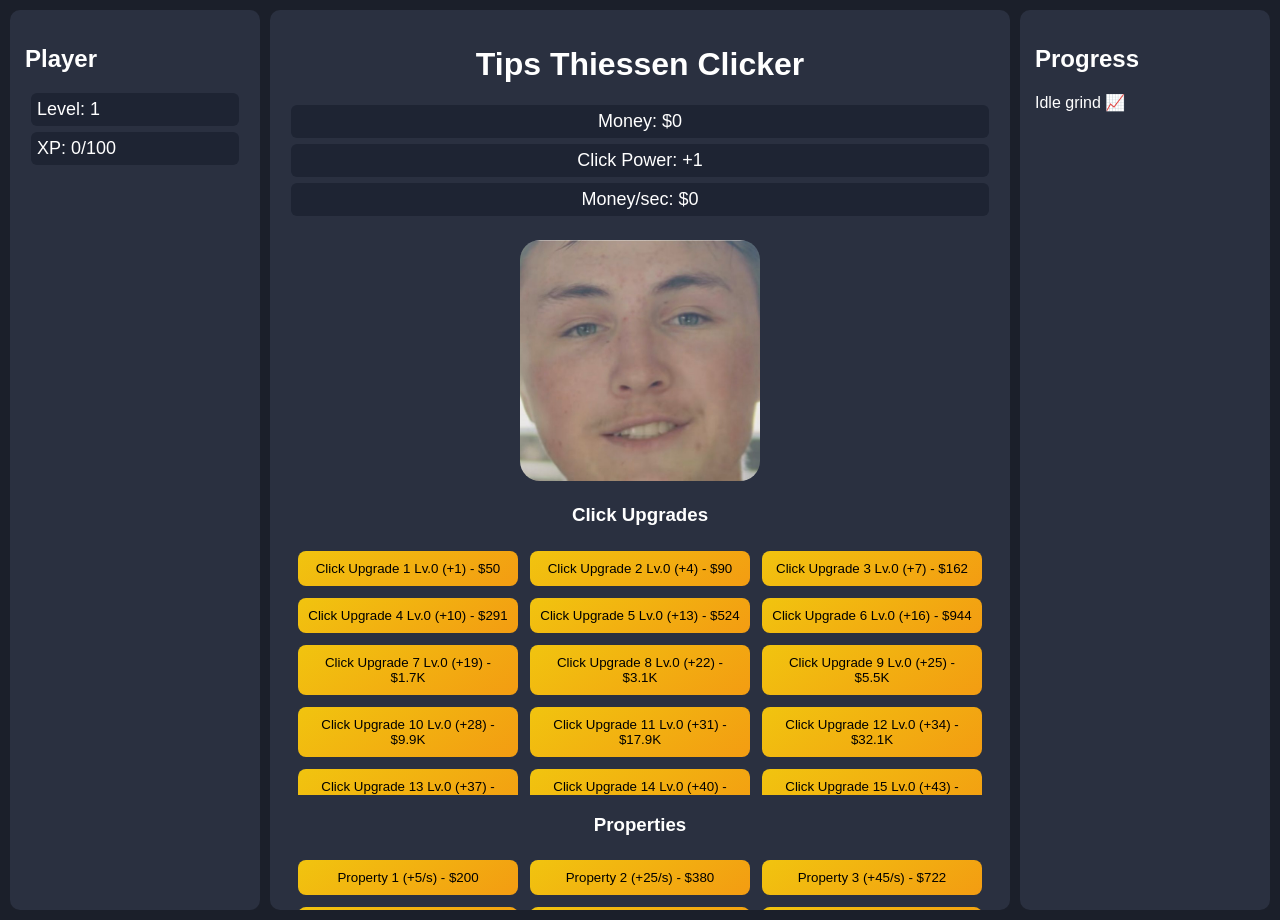
==== index.html @ 26d0b5b9 "Update index.html" ====
<!DOCTYPE html>
<html>
<head>
<title>Tips Thiessen Clicker</title>

<style>
body{
font-family:Arial;
background:#1b1f2a;
color:white;
margin:0;
overflow:hidden;
}

#layout{
display:grid;
grid-template-columns:250px 1fr 250px;
gap:10px;
padding:10px;
height:100vh;
}

.panel{
background:#2a3040;
padding:15px;
border-radius:10px;
}

#center{
text-align:center;
overflow-y:auto;
position:relative;
}

#face{
width:240px;
border-radius:20px;
cursor:pointer;
}

button{
width:220px;
padding:10px;
margin:6px;
border:none;
border-radius:8px;
background:linear-gradient(145deg,#f1c40f,#f39c12);
cursor:pointer;
}

.stat{
font-size:18px;
margin:6px;
background:#1e2433;
padding:6px;
border-radius:6px;
}

#clickUpgrades, #propertyUpgrades{
max-height:250px;
overflow-y:auto;
}

/* particles */
.faceParticle{
position:absolute;
width:40px;
height:40px;
border-radius:50%;
pointer-events:none;
animation:fall 1s linear forwards;
}

@keyframes fall{
0%{opacity:1; transform:translateY(0);}
100%{opacity:0; transform:translateY(150px);}
}
</style>
</head>

<body>

<div id="layout">

<div class="panel">
<h2>Player</h2>
<div class="stat">Level: <span id="level">1</span></div>
<div class="stat">XP: <span id="xp">0</span>/<span id="xpNeeded">100</span></div>
</div>

<div id="center" class="panel">

<h1>Tips Thiessen Clicker</h1>

<div class="stat">Money: $<span id="money">0</span></div>
<div class="stat">Click Power: +<span id="clickPower">1</span></div>
<div class="stat">Money/sec: $<span id="mps">0</span></div>

<br>

<img src="tips-thiessen.png" id="face">

<h3>Click Upgrades</h3>
<div id="clickUpgrades"></div>

<h3>Properties</h3>
<div id="propertyUpgrades"></div>

</div>

<div class="panel">
<h2>Progress</h2>
<p>Idle grind 📈</p>
</div>

</div>

<audio id="clickSound" src="click.mp3"></audio>

<script>

document.addEventListener("DOMContentLoaded", function(){

let money = 0
let clickPower = 1
let mps = 0

let level = 1
let xp = 0
let xpNeeded = 100

const face = document.getElementById("face")
const center = document.getElementById("center")
const clickSound = document.getElementById("clickSound")

let upgrades=[]
let properties=[]

/* FORMAT */

function format(n){
if(n>=1e9) return (n/1e9).toFixed(1)+"B"
if(n>=1e6) return (n/1e6).toFixed(1)+"M"
if(n>=1e3) return (n/1e3).toFixed(1)+"K"
return Math.floor(n)
}

/* UPGRADES (repeatable) */

for(let i=0;i<25;i++){

upgrades.push({
name:"Click Upgrade "+(i+1),
basePower: 1 + i*3,
baseCost: 50 * Math.pow(1.8,i),
level:0,
element:null
})

}

/* PROPERTIES */

for(let i=0;i<25;i++){

properties.push({
name:"Property "+(i+1),
income: 5 + i*20,
cost: 200 * Math.pow(1.9,i),
owned:false,
element:null
})

}

/* COST + POWER */

function upgradeCost(u){
return Math.floor(u.baseCost * Math.pow(1.6,u.level))
}

function upgradePower(u){
return Math.floor(u.basePower * Math.pow(1.5,u.level))
}

/* BUTTONS */

function createButtons(){

const cDiv=document.getElementById("clickUpgrades")
const pDiv=document.getElementById("propertyUpgrades")

upgrades.forEach((u,i)=>{
let b=document.createElement("button")
b.onclick=()=>buyUpgrade(i)
u.element=b
cDiv.appendChild(b)
})

properties.forEach((p,i)=>{
let b=document.createElement("button")
b.onclick=()=>buyProperty(i)
p.element=b
pDiv.appendChild(b)
})

}

/* BUY */

function buyUpgrade(i){

let u=upgrades[i]
let cost=upgradeCost(u)

if(money>=cost){
money-=cost
u.level++
clickPower+=upgradePower(u)
update()
}
}

function buyProperty(i){

let p=properties[i]

if(!p.owned && money>=p.cost){
money-=p.cost
p.owned=true
mps+=p.income
update()
}
}

/* CLICK (FIXED POSITION) */

face.onclick=function(e){

clickSound.currentTime=0
clickSound.play()

money+=clickPower

const rect=center.getBoundingClientRect()

for(let i=0;i<3;i++){

let img=document.createElement("img")
img.src="tips-thiessen.png"
img.className="faceParticle"

img.style.left=(e.clientX - rect.left - 20)+"px"
img.style.top=(e.clientY - rect.top - 20)+"px"

center.appendChild(img)
setTimeout(()=>img.remove(),1000)
}

update()
}

/* PASSIVE */

setInterval(()=>{
money+=mps
update()
},1000)

/* LEVEL */

function addXP(a){
xp+=a
if(xp>=xpNeeded){
xp-=xpNeeded
level++
xpNeeded=Math.floor(xpNeeded*1.3)
}
}

/* UPDATE */

function update(){

document.getElementById("money").innerText=format(money)
document.getElementById("clickPower").innerText=format(clickPower)
document.getElementById("mps").innerText=format(mps)

upgrades.forEach(u=>{
if(u.element){
u.element.innerText=
`${u.name} Lv.${u.level} (+${format(upgradePower(u))}) - $${format(upgradeCost(u))}`
}
})

properties.forEach(p=>{
if(p.element){
p.element.innerText=
`${p.name} (+${format(p.income)}/s) - $${format(p.cost)}`
}
})

}

/* START */

createButtons()
update()

})

</script>

</body>
</html>
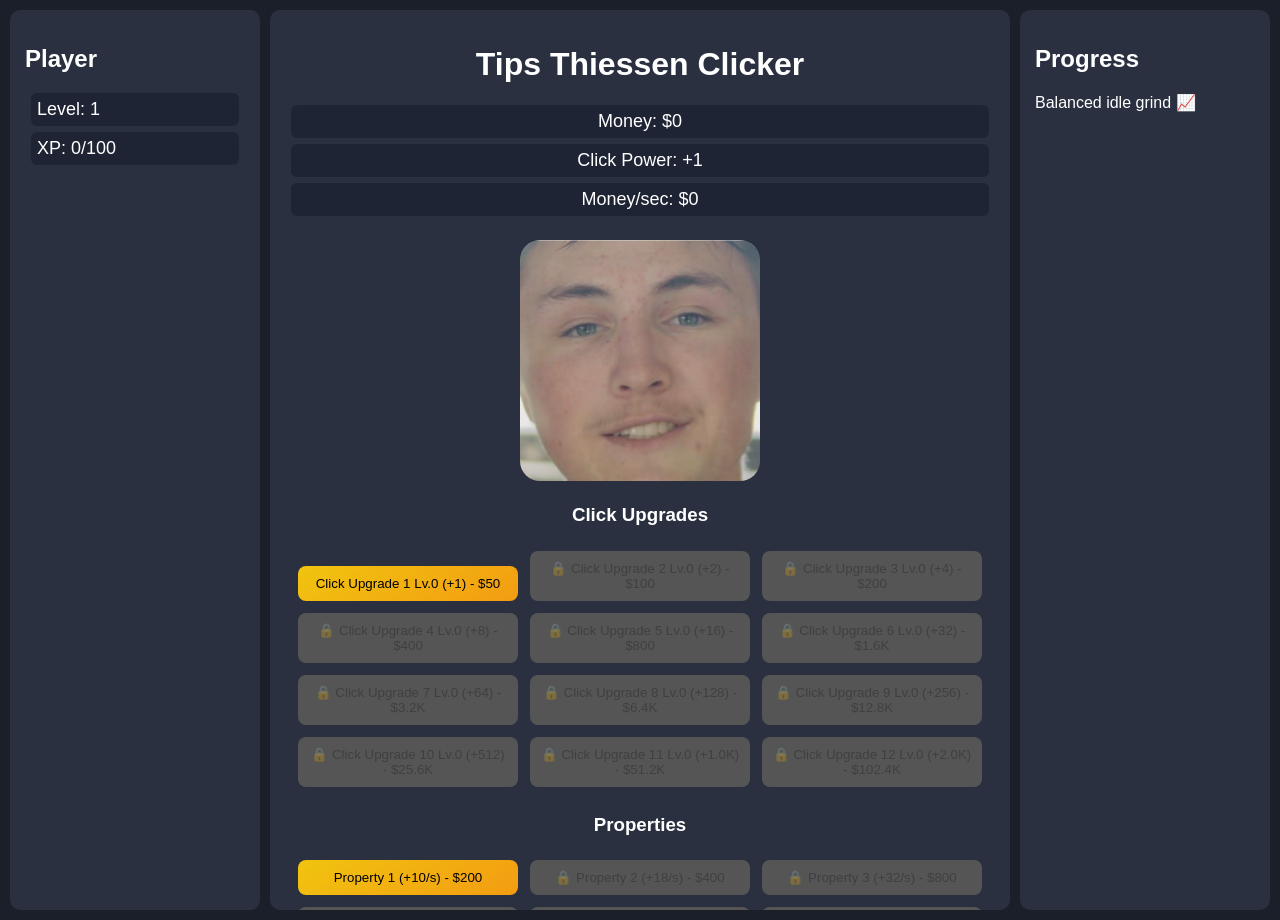
==== commit d3c55583: "Update index.html" ====
--- a/index.html
+++ b/index.html
@@ -48,6 +48,11 @@
 cursor:pointer;
 }
 
+button:disabled{
+background:#555;
+cursor:not-allowed;
+}
+
 .stat{
 font-size:18px;
 margin:6px;
@@ -72,7 +77,7 @@
 }
 
 @keyframes fall{
-0%{opacity:1; transform:translateY(0);}
+0%{opacity:1;}
 100%{opacity:0; transform:translateY(150px);}
 }
 </style>
@@ -110,7 +115,7 @@
 
 <div class="panel">
 <h2>Progress</h2>
-<p>Idle grind 📈</p>
+<p>Balanced idle grind 📈</p>
 </div>
 
 </div>
@@ -137,7 +142,6 @@
 let properties=[]
 
 /* FORMAT */
-
 function format(n){
 if(n>=1e9) return (n/1e9).toFixed(1)+"B"
 if(n>=1e6) return (n/1e6).toFixed(1)+"M"
@@ -145,46 +149,37 @@
 return Math.floor(n)
 }
 
-/* UPGRADES (repeatable) */
-
-for(let i=0;i<25;i++){
-
+/* CREATE UPGRADES */
+for(let i=0;i<20;i++){
 upgrades.push({
 name:"Click Upgrade "+(i+1),
-basePower: 1 + i*3,
-baseCost: 50 * Math.pow(1.8,i),
+baseCost:50 * Math.pow(2,i),
 level:0,
 element:null
 })
-
-}
-
-/* PROPERTIES */
-
-for(let i=0;i<25;i++){
-
+}
+
+/* CREATE PROPERTIES */
+for(let i=0;i<20;i++){
 properties.push({
 name:"Property "+(i+1),
-income: 5 + i*20,
-cost: 200 * Math.pow(1.9,i),
+income:10 * Math.pow(1.8,i),
+cost:200 * Math.pow(2,i),
 owned:false,
 element:null
 })
-
-}
-
-/* COST + POWER */
-
+}
+
+/* COST + POWER (MATCHED SCALING) */
 function upgradeCost(u){
-return Math.floor(u.baseCost * Math.pow(1.6,u.level))
+return Math.floor(u.baseCost * Math.pow(1.7,u.level))
 }
 
 function upgradePower(u){
-return Math.floor(u.basePower * Math.pow(1.5,u.level))
+return Math.floor((u.baseCost/50) * Math.pow(1.65,u.level))
 }
 
 /* BUTTONS */
-
 function createButtons(){
 
 const cDiv=document.getElementById("clickUpgrades")
@@ -207,16 +202,19 @@
 }
 
 /* BUY */
-
 function buyUpgrade(i){
 
 let u=upgrades[i]
 let cost=upgradeCost(u)
+
+/* LOCK SYSTEM */
+if(i>0 && upgrades[i-1].level===0) return
 
 if(money>=cost){
 money-=cost
 u.level++
 clickPower+=upgradePower(u)
+addXP(10)
 update()
 }
 }
@@ -224,24 +222,28 @@
 function buyProperty(i){
 
 let p=properties[i]
+
+if(i>0 && !properties[i-1].owned) return
 
 if(!p.owned && money>=p.cost){
 money-=p.cost
 p.owned=true
 mps+=p.income
-update()
-}
-}
-
-/* CLICK (FIXED POSITION) */
-
+addXP(15)
+update()
+}
+}
+
+/* CLICK */
 face.onclick=function(e){
 
 clickSound.currentTime=0
 clickSound.play()
 
 money+=clickPower
-
+addXP(1)
+
+/* PERFECT POSITION FIX */
 const rect=center.getBoundingClientRect()
 
 for(let i=0;i<3;i++){
@@ -261,49 +263,55 @@
 }
 
 /* PASSIVE */
-
 setInterval(()=>{
 money+=mps
 update()
 },1000)
 
-/* LEVEL */
-
+/* LEVEL SYSTEM */
 function addXP(a){
 xp+=a
 if(xp>=xpNeeded){
 xp-=xpNeeded
 level++
-xpNeeded=Math.floor(xpNeeded*1.3)
+xpNeeded=Math.floor(xpNeeded*1.25)
 }
 }
 
 /* UPDATE */
-
 function update(){
 
 document.getElementById("money").innerText=format(money)
 document.getElementById("clickPower").innerText=format(clickPower)
 document.getElementById("mps").innerText=format(mps)
 
-upgrades.forEach(u=>{
+document.getElementById("level").innerText=level
+document.getElementById("xp").innerText=xp
+document.getElementById("xpNeeded").innerText=xpNeeded
+
+upgrades.forEach((u,i)=>{
 if(u.element){
+let locked=(i>0 && upgrades[i-1].level===0)
+u.element.disabled=locked
+
 u.element.innerText=
-`${u.name} Lv.${u.level} (+${format(upgradePower(u))}) - $${format(upgradeCost(u))}`
-}
-})
-
-properties.forEach(p=>{
+`${locked?"🔒 ":""}${u.name} Lv.${u.level} (+${format(upgradePower(u))}) - $${format(upgradeCost(u))}`
+}
+})
+
+properties.forEach((p,i)=>{
 if(p.element){
+let locked=(i>0 && !properties[i-1].owned)
+p.element.disabled=locked
+
 p.element.innerText=
-`${p.name} (+${format(p.income)}/s) - $${format(p.cost)}`
+`${locked?"🔒 ":""}${p.name} (+${format(p.income)}/s) - $${format(p.cost)}`
 }
 })
 
 }
 
 /* START */
-
 createButtons()
 update()
 
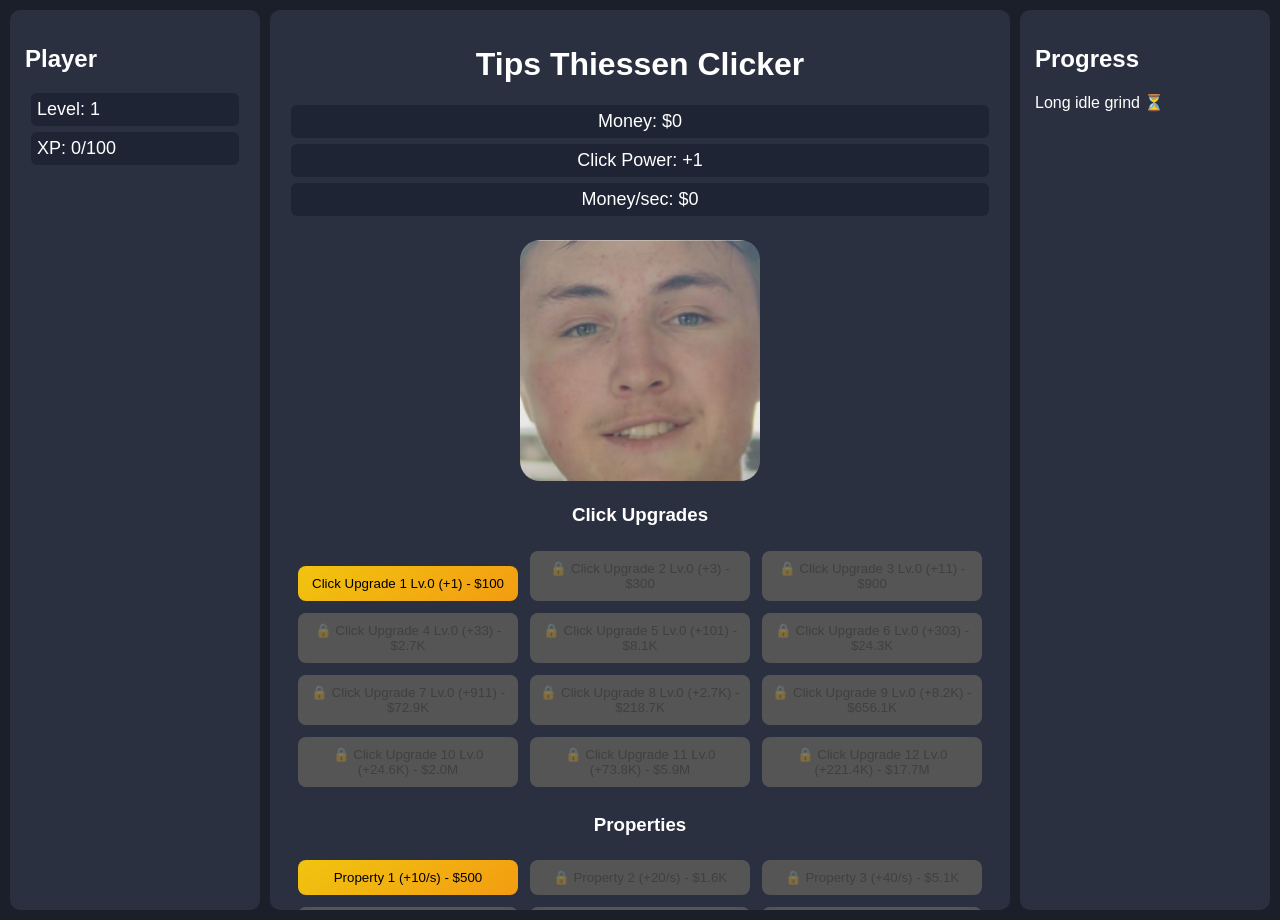
==== commit d77c1da8: "Update index.html" ====
--- a/index.html
+++ b/index.html
@@ -115,7 +115,7 @@
 
 <div class="panel">
 <h2>Progress</h2>
-<p>Balanced idle grind 📈</p>
+<p>Long idle grind ⏳</p>
 </div>
 
 </div>
@@ -149,34 +149,34 @@
 return Math.floor(n)
 }
 
-/* CREATE UPGRADES */
+/* CREATE UPGRADES (HARD SCALING) */
 for(let i=0;i<20;i++){
 upgrades.push({
 name:"Click Upgrade "+(i+1),
-baseCost:50 * Math.pow(2,i),
+baseCost:100 * Math.pow(3,i), // MUCH steeper
 level:0,
 element:null
 })
 }
 
-/* CREATE PROPERTIES */
+/* CREATE PROPERTIES (HARD SCALING) */
 for(let i=0;i<20;i++){
 properties.push({
 name:"Property "+(i+1),
-income:10 * Math.pow(1.8,i),
-cost:200 * Math.pow(2,i),
+income:10 * Math.pow(2,i),
+cost:500 * Math.pow(3.2,i),
 owned:false,
 element:null
 })
 }
 
-/* COST + POWER (MATCHED SCALING) */
+/* COST + POWER */
 function upgradeCost(u){
-return Math.floor(u.baseCost * Math.pow(1.7,u.level))
+return Math.floor(u.baseCost * Math.pow(2.2,u.level))
 }
 
 function upgradePower(u){
-return Math.floor((u.baseCost/50) * Math.pow(1.65,u.level))
+return Math.floor((u.baseCost/80) * Math.pow(2.05,u.level))
 }
 
 /* BUTTONS */
@@ -207,14 +207,13 @@
 let u=upgrades[i]
 let cost=upgradeCost(u)
 
-/* LOCK SYSTEM */
 if(i>0 && upgrades[i-1].level===0) return
 
 if(money>=cost){
 money-=cost
 u.level++
 clickPower+=upgradePower(u)
-addXP(10)
+addXP(15)
 update()
 }
 }
@@ -229,7 +228,7 @@
 money-=p.cost
 p.owned=true
 mps+=p.income
-addXP(15)
+addXP(20)
 update()
 }
 }
@@ -243,7 +242,6 @@
 money+=clickPower
 addXP(1)
 
-/* PERFECT POSITION FIX */
 const rect=center.getBoundingClientRect()
 
 for(let i=0;i<3;i++){
@@ -268,13 +266,13 @@
 update()
 },1000)
 
-/* LEVEL SYSTEM */
+/* LEVEL */
 function addXP(a){
 xp+=a
 if(xp>=xpNeeded){
 xp-=xpNeeded
 level++
-xpNeeded=Math.floor(xpNeeded*1.25)
+xpNeeded=Math.floor(xpNeeded*1.3)
 }
 }
 
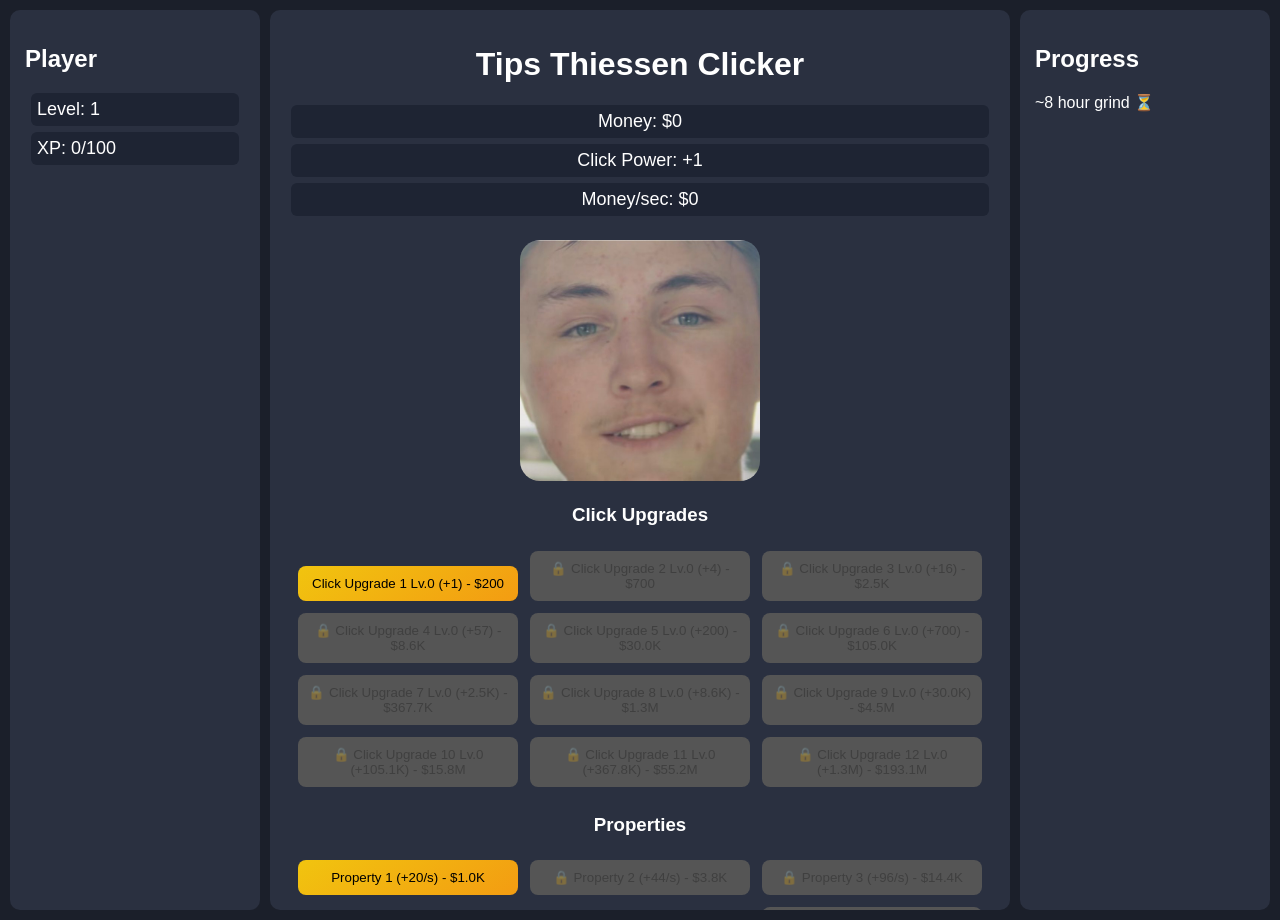
==== commit ebe6e989: "Update index.html" ====
--- a/index.html
+++ b/index.html
@@ -66,7 +66,6 @@
 overflow-y:auto;
 }
 
-/* particles */
 .faceParticle{
 position:absolute;
 width:40px;
@@ -115,7 +114,7 @@
 
 <div class="panel">
 <h2>Progress</h2>
-<p>Long idle grind ⏳</p>
+<p>~8 hour grind ⏳</p>
 </div>
 
 </div>
@@ -143,28 +142,29 @@
 
 /* FORMAT */
 function format(n){
+if(n>=1e12) return (n/1e12).toFixed(1)+"T"
 if(n>=1e9) return (n/1e9).toFixed(1)+"B"
 if(n>=1e6) return (n/1e6).toFixed(1)+"M"
 if(n>=1e3) return (n/1e3).toFixed(1)+"K"
 return Math.floor(n)
 }
 
-/* CREATE UPGRADES (HARD SCALING) */
-for(let i=0;i<20;i++){
+/* 40 UPGRADES (HEAVY SCALING) */
+for(let i=0;i<40;i++){
 upgrades.push({
 name:"Click Upgrade "+(i+1),
-baseCost:100 * Math.pow(3,i), // MUCH steeper
+baseCost: 200 * Math.pow(3.5,i), // VERY steep
 level:0,
 element:null
 })
 }
 
-/* CREATE PROPERTIES (HARD SCALING) */
-for(let i=0;i<20;i++){
+/* 40 PROPERTIES */
+for(let i=0;i<40;i++){
 properties.push({
 name:"Property "+(i+1),
-income:10 * Math.pow(2,i),
-cost:500 * Math.pow(3.2,i),
+income: 20 * Math.pow(2.2,i),
+cost: 1000 * Math.pow(3.8,i),
 owned:false,
 element:null
 })
@@ -172,11 +172,11 @@
 
 /* COST + POWER */
 function upgradeCost(u){
-return Math.floor(u.baseCost * Math.pow(2.2,u.level))
+return Math.floor(u.baseCost * Math.pow(2.6,u.level))
 }
 
 function upgradePower(u){
-return Math.floor((u.baseCost/80) * Math.pow(2.05,u.level))
+return Math.floor((u.baseCost/150) * Math.pow(2.4,u.level))
 }
 
 /* BUTTONS */
@@ -207,13 +207,14 @@
 let u=upgrades[i]
 let cost=upgradeCost(u)
 
+/* LOCK */
 if(i>0 && upgrades[i-1].level===0) return
 
 if(money>=cost){
 money-=cost
 u.level++
 clickPower+=upgradePower(u)
-addXP(15)
+addXP(20)
 update()
 }
 }
@@ -228,7 +229,7 @@
 money-=p.cost
 p.owned=true
 mps+=p.income
-addXP(20)
+addXP(25)
 update()
 }
 }
@@ -272,7 +273,7 @@
 if(xp>=xpNeeded){
 xp-=xpNeeded
 level++
-xpNeeded=Math.floor(xpNeeded*1.3)
+xpNeeded=Math.floor(xpNeeded*1.35)
 }
 }
 
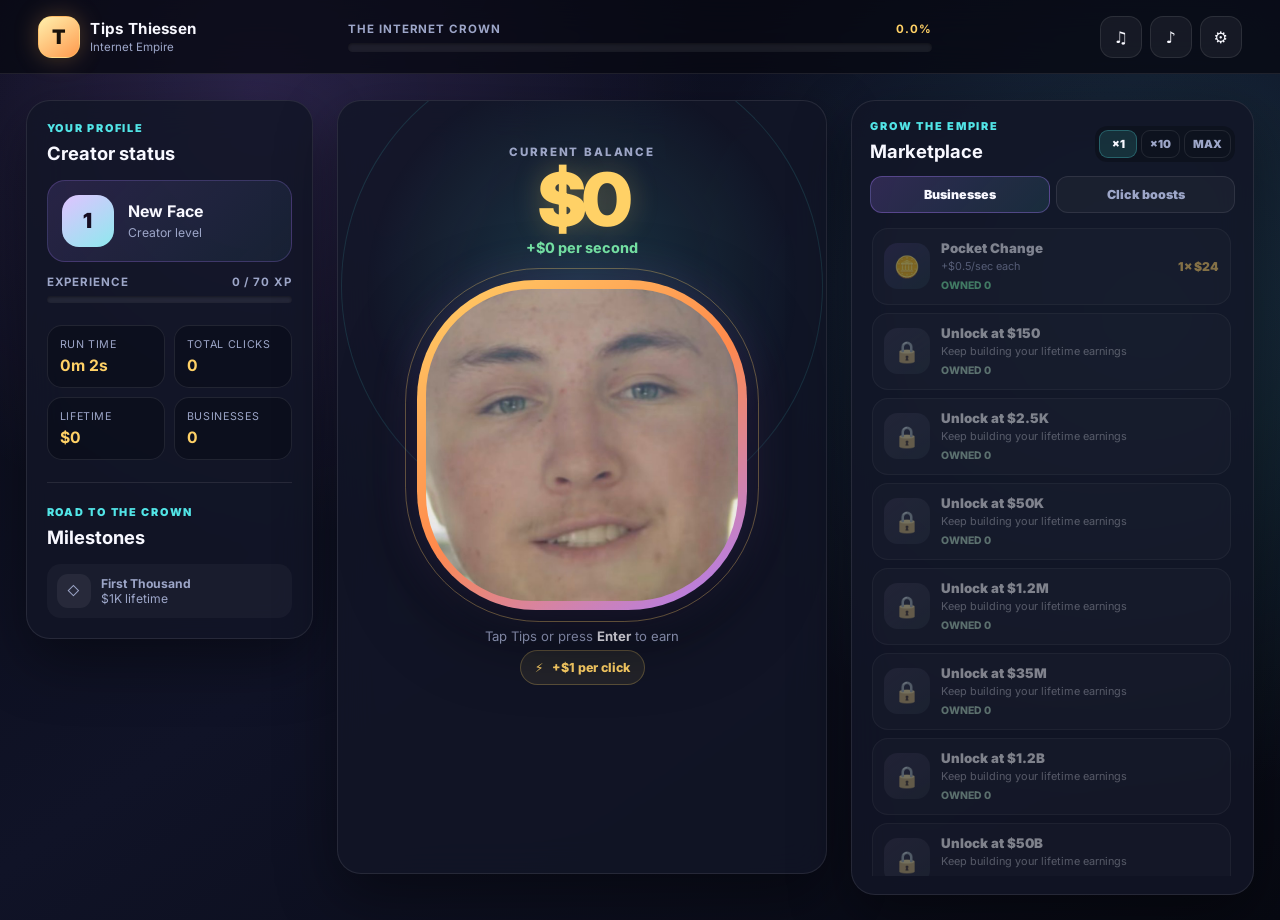
==== commit be2970fc: "Rebuild the clicker into a 30-hour empire game. Replace the placeholder UI with a polished dashboard" ====
--- a/index.html
+++ b/index.html
@@ -2,6 +2,11 @@
 <html>
 <head>
 <title>Tips Thiessen Clicker</title>
+<meta charset="utf-8">
+<meta name="viewport" content="width=device-width, initial-scale=1">
+<meta http-equiv="refresh" content="0; url=app.html">
+<link rel="canonical" href="app.html">
+<script>window.location.replace("app.html")</script>
 
 <style>
 body{
@@ -119,7 +124,9 @@
 
 </div>
 
+<!-- Sounds -->
 <audio id="clickSound" src="click.mp3"></audio>
+<audio id="bgMusic" src="background music.mp3" loop></audio>
 
 <script>
 
@@ -136,11 +143,15 @@
 const face = document.getElementById("face")
 const center = document.getElementById("center")
 const clickSound = document.getElementById("clickSound")
+const bgMusic = document.getElementById("bgMusic")
+
+/* Start music (may require click) */
+bgMusic.volume = 0.4
+bgMusic.play().catch(()=>{})
 
 let upgrades=[]
 let properties=[]
 
-/* FORMAT */
 function format(n){
 if(n>=1e12) return (n/1e12).toFixed(1)+"T"
 if(n>=1e9) return (n/1e9).toFixed(1)+"B"
@@ -149,17 +160,17 @@
 return Math.floor(n)
 }
 
-/* 40 UPGRADES (HEAVY SCALING) */
+/* UPGRADES */
 for(let i=0;i<40;i++){
 upgrades.push({
 name:"Click Upgrade "+(i+1),
-baseCost: 200 * Math.pow(3.5,i), // VERY steep
+baseCost: 200 * Math.pow(3.5,i),
 level:0,
 element:null
 })
 }
 
-/* 40 PROPERTIES */
+/* PROPERTIES */
 for(let i=0;i<40;i++){
 properties.push({
 name:"Property "+(i+1),
@@ -170,7 +181,6 @@
 })
 }
 
-/* COST + POWER */
 function upgradeCost(u){
 return Math.floor(u.baseCost * Math.pow(2.6,u.level))
 }
@@ -179,7 +189,6 @@
 return Math.floor((u.baseCost/150) * Math.pow(2.4,u.level))
 }
 
-/* BUTTONS */
 function createButtons(){
 
 const cDiv=document.getElementById("clickUpgrades")
@@ -201,13 +210,11 @@
 
 }
 
-/* BUY */
 function buyUpgrade(i){
 
 let u=upgrades[i]
 let cost=upgradeCost(u)
 
-/* LOCK */
 if(i>0 && upgrades[i-1].level===0) return
 
 if(money>=cost){
@@ -236,6 +243,9 @@
 
 /* CLICK */
 face.onclick=function(e){
+
+/* ensures music starts after user interaction */
+bgMusic.play().catch(()=>{})
 
 clickSound.currentTime=0
 clickSound.play()
@@ -310,7 +320,6 @@
 
 }
 
-/* START */
 createButtons()
 update()
 
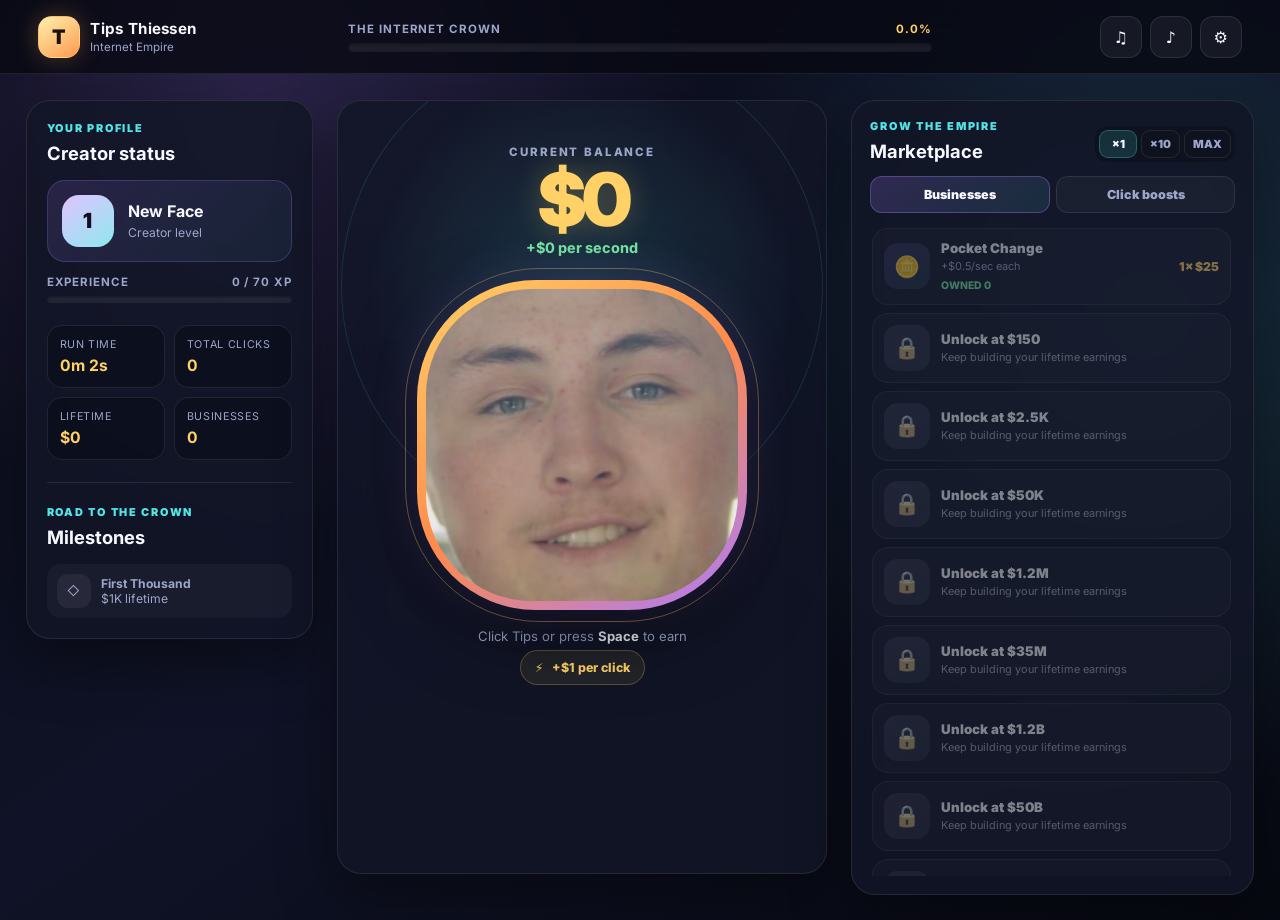
==== commit 59984ae6: "Fix shop refresh, saves, and put the remake on the main page. Verification pass: costs now round cle" ====
--- a/index.html
+++ b/index.html
@@ -1,331 +1,163 @@
-<!DOCTYPE html>
-<html>
+<!doctype html>
+<html lang="en">
 <head>
-<title>Tips Thiessen Clicker</title>
-<meta charset="utf-8">
-<meta name="viewport" content="width=device-width, initial-scale=1">
-<meta http-equiv="refresh" content="0; url=app.html">
-<link rel="canonical" href="app.html">
-<script>window.location.replace("app.html")</script>
+  <meta charset="utf-8">
+  <meta name="viewport" content="width=device-width, initial-scale=1">
+  <meta name="theme-color" content="#090b17">
+  <meta name="description" content="Build a viral empire in Tips Thiessen Clicker.">
+  <title>Tips Thiessen: Internet Empire</title>
+  <link rel="icon" href="data:image/svg+xml,%3Csvg xmlns='http://www.w3.org/2000/svg' viewBox='0 0 64 64'%3E%3Crect width='64' height='64' rx='16' fill='%23ffd166'/%3E%3Ctext x='50%25' y='56%25' text-anchor='middle' font-size='36' font-family='Arial' font-weight='700' fill='%2319120a'%3ET%3C/text%3E%3C/svg%3E">
+  <link rel="preconnect" href="https://fonts.googleapis.com">
+  <link rel="preconnect" href="https://fonts.gstatic.com" crossorigin>
+  <link href="https://fonts.googleapis.com/css2?family=Inter:wght@500;600;700;800;900&display=swap" rel="stylesheet">
+  <link rel="stylesheet" href="styles.css">
+</head>
+<body>
+  <header class="topbar">
+    <div class="brand">
+      <span class="brand-mark" aria-hidden="true">T</span>
+      <span class="brand-copy">
+        <strong>Tips Thiessen</strong>
+        <small>Internet Empire</small>
+      </span>
+    </div>
 
-<style>
-body{
-font-family:Arial;
-background:#1b1f2a;
-color:white;
-margin:0;
-overflow:hidden;
-}
+    <div class="goal-progress">
+      <div class="goal-labels">
+        <span>The Internet Crown</span>
+        <strong id="goalText">0%</strong>
+      </div>
+      <div class="progress-track" role="progressbar" aria-label="Progress toward the Internet Crown" aria-valuemin="0" aria-valuemax="100" aria-valuenow="0" id="goalTrack">
+        <div class="progress-fill" id="goalFill"></div>
+      </div>
+    </div>
 
-#layout{
-display:grid;
-grid-template-columns:250px 1fr 250px;
-gap:10px;
-padding:10px;
-height:100vh;
-}
+    <div class="top-actions">
+      <button class="icon-button" id="musicToggle" type="button" aria-label="Mute music">♫</button>
+      <button class="icon-button" id="sfxToggle" type="button" aria-label="Mute sound effects">♪</button>
+      <button class="icon-button" id="settings" type="button" aria-label="Open settings" aria-haspopup="dialog" aria-controls="settingsPanel" aria-expanded="false">⚙</button>
+    </div>
+  </header>
 
-.panel{
-background:#2a3040;
-padding:15px;
-border-radius:10px;
-}
+  <main class="game-shell">
+    <aside class="panel side-panel">
+      <p class="eyebrow">Your profile</p>
+      <h2>Creator status</h2>
 
-#center{
-text-align:center;
-overflow-y:auto;
-position:relative;
-}
+      <div class="level-badge">
+        <span class="level-number" id="level">1</span>
+        <span>
+          <strong id="rank">New Face</strong>
+          <small>Creator level</small>
+        </span>
+      </div>
 
-#face{
-width:240px;
-border-radius:20px;
-cursor:pointer;
-}
+      <div class="xp-wrap">
+        <div class="xp-labels">
+          <span>Experience</span>
+          <span id="xpText">0 / 70 XP</span>
+        </div>
+        <div class="progress-track" role="progressbar" aria-label="Experience progress" aria-valuemin="0" aria-valuemax="70" aria-valuenow="0" id="xpTrack">
+          <div class="progress-fill" id="xpFill"></div>
+        </div>
+      </div>
 
-button{
-width:220px;
-padding:10px;
-margin:6px;
-border:none;
-border-radius:8px;
-background:linear-gradient(145deg,#f1c40f,#f39c12);
-cursor:pointer;
-}
+      <div class="stat-grid">
+        <div class="stat-card">
+          <span>Run time</span>
+          <strong id="elapsed">0m 0s</strong>
+        </div>
+        <div class="stat-card">
+          <span>Total clicks</span>
+          <strong id="clicks">0</strong>
+        </div>
+        <div class="stat-card">
+          <span>Lifetime</span>
+          <strong id="lifetime">$0</strong>
+        </div>
+        <div class="stat-card">
+          <span>Businesses</span>
+          <strong id="buildings">0</strong>
+        </div>
+      </div>
 
-button:disabled{
-background:#555;
-cursor:not-allowed;
-}
+      <div class="section-divider"></div>
+      <p class="eyebrow">Road to the crown</p>
+      <h2>Milestones</h2>
+      <ul class="milestone-list" id="milestones"></ul>
+    </aside>
 
-.stat{
-font-size:18px;
-margin:6px;
-background:#1e2433;
-padding:6px;
-border-radius:6px;
-}
+    <section class="panel click-stage" aria-labelledby="stageTitle">
+      <div class="money-label" id="stageTitle">Current balance</div>
+      <h1 class="money-value" id="money">$0</h1>
+      <div class="income-line" id="income">+$0 per second</div>
 
-#clickUpgrades, #propertyUpgrades{
-max-height:250px;
-overflow-y:auto;
-}
+      <button class="face-button" id="faceButton" type="button" aria-label="Click Tips to earn money">
+        <img src="tips-thiessen.png" alt="Tips Thiessen">
+      </button>
 
-.faceParticle{
-position:absolute;
-width:40px;
-height:40px;
-border-radius:50%;
-pointer-events:none;
-animation:fall 1s linear forwards;
-}
+      <p class="click-hint">Click Tips or press <strong>Space</strong> to earn</p>
+      <div class="click-power-pill">
+        <span aria-hidden="true">⚡</span>
+        <span id="clickPower">+$1 per click</span>
+      </div>
+    </section>
 
-@keyframes fall{
-0%{opacity:1;}
-100%{opacity:0; transform:translateY(150px);}
-}
-</style>
-</head>
+    <section class="panel shop-panel" aria-label="Empire shop">
+      <div class="shop-header">
+        <div>
+          <p class="eyebrow">Grow the empire</p>
+          <h2>Marketplace</h2>
+        </div>
+        <div class="bulk-picker" role="group" aria-label="Purchase amount">
+          <button class="bulk-button active" type="button" data-bulk="1">×1</button>
+          <button class="bulk-button" type="button" data-bulk="10">×10</button>
+          <button class="bulk-button" type="button" data-bulk="max">MAX</button>
+        </div>
+      </div>
 
-<body>
+      <div class="tabs" role="tablist" aria-label="Shop categories">
+        <button class="tab active" type="button" role="tab" aria-selected="true" data-tab="producers">Businesses</button>
+        <button class="tab" type="button" role="tab" aria-selected="false" data-tab="upgrades">Click boosts</button>
+      </div>
+      <div class="shop-list" id="shopList"></div>
+    </section>
+  </main>
 
-<div id="layout">
+  <section class="settings-popover" id="settingsPanel" role="dialog" aria-label="Game settings" hidden>
+    <p class="eyebrow">Preferences</p>
+    <h2>Settings</h2>
+    <label class="setting-row">
+      <span>Music</span>
+      <input id="musicVolume" type="range" min="0" max="100" value="28">
+      <span id="musicValue">28%</span>
+    </label>
+    <label class="setting-row">
+      <span>Clicks</span>
+      <input id="sfxVolume" type="range" min="0" max="100" value="55">
+      <span id="sfxValue">55%</span>
+    </label>
+    <div class="settings-actions">
+      <button class="small-button" id="saveButton" type="button">Save now</button>
+      <button class="small-button" id="exportButton" type="button">Export save</button>
+      <button class="small-button" id="importButton" type="button">Import save</button>
+      <button class="small-button danger" id="resetButton" type="button">Reset game</button>
+    </div>
+  </section>
 
-<div class="panel">
-<h2>Player</h2>
-<div class="stat">Level: <span id="level">1</span></div>
-<div class="stat">XP: <span id="xp">0</span>/<span id="xpNeeded">100</span></div>
-</div>
+  <div class="toast-stack" id="toastStack" aria-live="polite"></div>
 
-<div id="center" class="panel">
+  <section class="modal" id="completeModal" role="dialog" aria-modal="true" aria-labelledby="completeTitle" hidden>
+    <div class="modal-card">
+      <div class="trophy" aria-hidden="true">👑</div>
+      <p class="eyebrow">Empire complete</p>
+      <h2 id="completeTitle">You claimed the Internet Crown!</h2>
+      <p>You turned a single click into a worldwide media empire. Your run took <strong id="finalTime">0h 0m</strong>. You can keep growing forever.</p>
+      <button id="continueButton" type="button">Keep playing</button>
+    </div>
+  </section>
 
-<h1>Tips Thiessen Clicker</h1>
-
-<div class="stat">Money: $<span id="money">0</span></div>
-<div class="stat">Click Power: +<span id="clickPower">1</span></div>
-<div class="stat">Money/sec: $<span id="mps">0</span></div>
-
-<br>
-
-<img src="tips-thiessen.png" id="face">
-
-<h3>Click Upgrades</h3>
-<div id="clickUpgrades"></div>
-
-<h3>Properties</h3>
-<div id="propertyUpgrades"></div>
-
-</div>
-
-<div class="panel">
-<h2>Progress</h2>
-<p>~8 hour grind ⏳</p>
-</div>
-
-</div>
-
-<!-- Sounds -->
-<audio id="clickSound" src="click.mp3"></audio>
-<audio id="bgMusic" src="background music.mp3" loop></audio>
-
-<script>
-
-document.addEventListener("DOMContentLoaded", function(){
-
-let money = 0
-let clickPower = 1
-let mps = 0
-
-let level = 1
-let xp = 0
-let xpNeeded = 100
-
-const face = document.getElementById("face")
-const center = document.getElementById("center")
-const clickSound = document.getElementById("clickSound")
-const bgMusic = document.getElementById("bgMusic")
-
-/* Start music (may require click) */
-bgMusic.volume = 0.4
-bgMusic.play().catch(()=>{})
-
-let upgrades=[]
-let properties=[]
-
-function format(n){
-if(n>=1e12) return (n/1e12).toFixed(1)+"T"
-if(n>=1e9) return (n/1e9).toFixed(1)+"B"
-if(n>=1e6) return (n/1e6).toFixed(1)+"M"
-if(n>=1e3) return (n/1e3).toFixed(1)+"K"
-return Math.floor(n)
-}
-
-/* UPGRADES */
-for(let i=0;i<40;i++){
-upgrades.push({
-name:"Click Upgrade "+(i+1),
-baseCost: 200 * Math.pow(3.5,i),
-level:0,
-element:null
-})
-}
-
-/* PROPERTIES */
-for(let i=0;i<40;i++){
-properties.push({
-name:"Property "+(i+1),
-income: 20 * Math.pow(2.2,i),
-cost: 1000 * Math.pow(3.8,i),
-owned:false,
-element:null
-})
-}
-
-function upgradeCost(u){
-return Math.floor(u.baseCost * Math.pow(2.6,u.level))
-}
-
-function upgradePower(u){
-return Math.floor((u.baseCost/150) * Math.pow(2.4,u.level))
-}
-
-function createButtons(){
-
-const cDiv=document.getElementById("clickUpgrades")
-const pDiv=document.getElementById("propertyUpgrades")
-
-upgrades.forEach((u,i)=>{
-let b=document.createElement("button")
-b.onclick=()=>buyUpgrade(i)
-u.element=b
-cDiv.appendChild(b)
-})
-
-properties.forEach((p,i)=>{
-let b=document.createElement("button")
-b.onclick=()=>buyProperty(i)
-p.element=b
-pDiv.appendChild(b)
-})
-
-}
-
-function buyUpgrade(i){
-
-let u=upgrades[i]
-let cost=upgradeCost(u)
-
-if(i>0 && upgrades[i-1].level===0) return
-
-if(money>=cost){
-money-=cost
-u.level++
-clickPower+=upgradePower(u)
-addXP(20)
-update()
-}
-}
-
-function buyProperty(i){
-
-let p=properties[i]
-
-if(i>0 && !properties[i-1].owned) return
-
-if(!p.owned && money>=p.cost){
-money-=p.cost
-p.owned=true
-mps+=p.income
-addXP(25)
-update()
-}
-}
-
-/* CLICK */
-face.onclick=function(e){
-
-/* ensures music starts after user interaction */
-bgMusic.play().catch(()=>{})
-
-clickSound.currentTime=0
-clickSound.play()
-
-money+=clickPower
-addXP(1)
-
-const rect=center.getBoundingClientRect()
-
-for(let i=0;i<3;i++){
-
-let img=document.createElement("img")
-img.src="tips-thiessen.png"
-img.className="faceParticle"
-
-img.style.left=(e.clientX - rect.left - 20)+"px"
-img.style.top=(e.clientY - rect.top - 20)+"px"
-
-center.appendChild(img)
-setTimeout(()=>img.remove(),1000)
-}
-
-update()
-}
-
-/* PASSIVE */
-setInterval(()=>{
-money+=mps
-update()
-},1000)
-
-/* LEVEL */
-function addXP(a){
-xp+=a
-if(xp>=xpNeeded){
-xp-=xpNeeded
-level++
-xpNeeded=Math.floor(xpNeeded*1.35)
-}
-}
-
-/* UPDATE */
-function update(){
-
-document.getElementById("money").innerText=format(money)
-document.getElementById("clickPower").innerText=format(clickPower)
-document.getElementById("mps").innerText=format(mps)
-
-document.getElementById("level").innerText=level
-document.getElementById("xp").innerText=xp
-document.getElementById("xpNeeded").innerText=xpNeeded
-
-upgrades.forEach((u,i)=>{
-if(u.element){
-let locked=(i>0 && upgrades[i-1].level===0)
-u.element.disabled=locked
-
-u.element.innerText=
-`${locked?"🔒 ":""}${u.name} Lv.${u.level} (+${format(upgradePower(u))}) - $${format(upgradeCost(u))}`
-}
-})
-
-properties.forEach((p,i)=>{
-if(p.element){
-let locked=(i>0 && !properties[i-1].owned)
-p.element.disabled=locked
-
-p.element.innerText=
-`${locked?"🔒 ":""}${p.name} (+${format(p.income)}/s) - $${format(p.cost)}`
-}
-})
-
-}
-
-createButtons()
-update()
-
-})
-
-</script>
-
+  <audio id="bgMusic" src="backround music.mp3" preload="auto" loop></audio>
+  <script src="game.js"></script>
 </body>
 </html>
--- a/styles.css
+++ b/styles.css
@@ -0,0 +1,884 @@
+:root {
+  color-scheme: dark;
+  --bg: #070912;
+  --panel: rgba(18, 22, 39, 0.84);
+  --panel-strong: #161b30;
+  --border: rgba(255, 255, 255, 0.09);
+  --text: #f8f8ff;
+  --muted: #9da6c8;
+  --gold: #ffd166;
+  --orange: #ff8a4c;
+  --cyan: #52e5e7;
+  --purple: #aa7cff;
+  --green: #76e6a5;
+  --danger: #ff6b7d;
+  --shadow: 0 22px 60px rgba(0, 0, 0, 0.4);
+}
+
+* {
+  box-sizing: border-box;
+}
+
+html {
+  min-height: 100%;
+  background: var(--bg);
+}
+
+body {
+  min-width: 320px;
+  min-height: 100vh;
+  margin: 0;
+  overflow-x: hidden;
+  color: var(--text);
+  font-family: Inter, ui-rounded, "SF Pro Rounded", system-ui, -apple-system, sans-serif;
+  background:
+    radial-gradient(circle at 20% 10%, rgba(170, 124, 255, 0.2), transparent 28rem),
+    radial-gradient(circle at 90% 35%, rgba(82, 229, 231, 0.14), transparent 30rem),
+    linear-gradient(145deg, #090b17 0%, #101327 48%, #070912 100%);
+}
+
+body::before {
+  position: fixed;
+  inset: 0;
+  z-index: -1;
+  content: "";
+  opacity: 0.32;
+  background-image:
+    linear-gradient(rgba(255, 255, 255, 0.025) 1px, transparent 1px),
+    linear-gradient(90deg, rgba(255, 255, 255, 0.025) 1px, transparent 1px);
+  background-size: 42px 42px;
+  mask-image: linear-gradient(to bottom, black, transparent);
+}
+
+button,
+input {
+  font: inherit;
+}
+
+button {
+  color: inherit;
+}
+
+button:focus-visible,
+[tabindex]:focus-visible,
+input:focus-visible {
+  outline: 3px solid var(--cyan);
+  outline-offset: 3px;
+}
+
+.topbar {
+  position: sticky;
+  top: 0;
+  z-index: 20;
+  display: grid;
+  grid-template-columns: minmax(180px, 1fr) minmax(260px, 2fr) minmax(180px, 1fr);
+  gap: 18px;
+  align-items: center;
+  min-height: 74px;
+  padding: 12px clamp(16px, 3vw, 40px);
+  border-bottom: 1px solid var(--border);
+  background: rgba(7, 9, 18, 0.76);
+  backdrop-filter: blur(20px);
+}
+
+.brand {
+  display: flex;
+  align-items: center;
+  gap: 10px;
+  min-width: 0;
+}
+
+.brand-mark {
+  display: grid;
+  width: 42px;
+  aspect-ratio: 1;
+  place-items: center;
+  flex: 0 0 auto;
+  border: 1px solid rgba(255, 209, 102, 0.35);
+  border-radius: 14px;
+  color: #19120a;
+  font-size: 1.25rem;
+  font-weight: 1000;
+  background: linear-gradient(145deg, #fff0ad, #ff9a4e);
+  box-shadow: 0 0 25px rgba(255, 177, 79, 0.28);
+}
+
+.brand-copy {
+  min-width: 0;
+}
+
+.brand-copy strong,
+.brand-copy small {
+  display: block;
+  overflow: hidden;
+  text-overflow: ellipsis;
+  white-space: nowrap;
+}
+
+.brand-copy strong {
+  font-size: 0.95rem;
+  letter-spacing: 0.02em;
+}
+
+.brand-copy small {
+  margin-top: 2px;
+  color: var(--muted);
+  font-size: 0.72rem;
+}
+
+.goal-progress {
+  min-width: 0;
+}
+
+.goal-labels,
+.xp-labels {
+  display: flex;
+  justify-content: space-between;
+  gap: 12px;
+  margin-bottom: 7px;
+  color: var(--muted);
+  font-size: 0.72rem;
+  font-weight: 700;
+  letter-spacing: 0.08em;
+  text-transform: uppercase;
+}
+
+.goal-labels strong {
+  color: var(--gold);
+}
+
+.progress-track {
+  position: relative;
+  height: 9px;
+  overflow: hidden;
+  border-radius: 99px;
+  background: rgba(255, 255, 255, 0.07);
+  box-shadow: inset 0 1px 3px rgba(0, 0, 0, 0.4);
+}
+
+.progress-fill {
+  width: 0;
+  height: 100%;
+  border-radius: inherit;
+  background: linear-gradient(90deg, var(--purple), var(--cyan), var(--gold));
+  box-shadow: 0 0 18px rgba(82, 229, 231, 0.55);
+  transition: width 0.45s ease;
+}
+
+.top-actions {
+  display: flex;
+  justify-content: flex-end;
+  gap: 8px;
+}
+
+.icon-button,
+.small-button,
+.tab,
+.bulk-button,
+.shop-card {
+  border: 1px solid var(--border);
+  cursor: pointer;
+}
+
+.icon-button {
+  min-width: 42px;
+  height: 42px;
+  padding: 0 12px;
+  border-radius: 13px;
+  background: rgba(255, 255, 255, 0.055);
+  transition: 0.2s ease;
+}
+
+.icon-button:hover {
+  border-color: rgba(82, 229, 231, 0.4);
+  background: rgba(82, 229, 231, 0.11);
+  transform: translateY(-2px);
+}
+
+.game-shell {
+  display: grid;
+  grid-template-columns: minmax(220px, 0.82fr) minmax(340px, 1.4fr) minmax(300px, 1.15fr);
+  gap: clamp(14px, 2vw, 24px);
+  width: min(1500px, 100%);
+  margin: 0 auto;
+  padding: clamp(16px, 2vw, 28px);
+}
+
+.panel {
+  border: 1px solid var(--border);
+  border-radius: 24px;
+  background: var(--panel);
+  box-shadow: var(--shadow);
+  backdrop-filter: blur(18px);
+}
+
+.side-panel {
+  align-self: start;
+  padding: 20px;
+}
+
+.eyebrow {
+  margin: 0 0 7px;
+  color: var(--cyan);
+  font-size: 0.68rem;
+  font-weight: 900;
+  letter-spacing: 0.16em;
+  text-transform: uppercase;
+}
+
+h1,
+h2,
+h3,
+p {
+  margin-top: 0;
+}
+
+h2 {
+  margin-bottom: 16px;
+  font-size: 1.15rem;
+}
+
+.level-badge {
+  display: flex;
+  align-items: center;
+  gap: 14px;
+  padding: 14px;
+  border: 1px solid rgba(170, 124, 255, 0.23);
+  border-radius: 18px;
+  background: linear-gradient(135deg, rgba(170, 124, 255, 0.14), rgba(82, 229, 231, 0.06));
+}
+
+.level-number {
+  display: grid;
+  width: 52px;
+  aspect-ratio: 1;
+  place-items: center;
+  flex: 0 0 auto;
+  border-radius: 17px;
+  color: #160d22;
+  font-size: 1.3rem;
+  font-weight: 1000;
+  background: linear-gradient(145deg, #e0c3ff, #8ee9ee);
+}
+
+.level-badge strong,
+.level-badge small {
+  display: block;
+}
+
+.level-badge small {
+  margin-top: 4px;
+  color: var(--muted);
+  font-size: 0.76rem;
+}
+
+.xp-wrap {
+  margin: 13px 0 22px;
+}
+
+.xp-wrap .progress-track {
+  height: 7px;
+}
+
+.xp-wrap .progress-fill {
+  background: linear-gradient(90deg, var(--purple), #e1b9ff);
+}
+
+.stat-grid {
+  display: grid;
+  grid-template-columns: repeat(2, minmax(0, 1fr));
+  gap: 9px;
+}
+
+.stat-card {
+  min-width: 0;
+  padding: 12px;
+  border: 1px solid var(--border);
+  border-radius: 15px;
+  background: rgba(5, 7, 16, 0.38);
+}
+
+.stat-card span,
+.stat-card strong {
+  display: block;
+}
+
+.stat-card span {
+  margin-bottom: 5px;
+  color: var(--muted);
+  font-size: 0.67rem;
+  letter-spacing: 0.06em;
+  text-transform: uppercase;
+}
+
+.stat-card strong {
+  overflow: hidden;
+  color: var(--gold);
+  font-size: 0.98rem;
+  text-overflow: ellipsis;
+  white-space: nowrap;
+}
+
+.section-divider {
+  height: 1px;
+  margin: 22px 0;
+  background: var(--border);
+}
+
+.milestone-list {
+  display: grid;
+  gap: 9px;
+  margin: 0;
+  padding: 0;
+  list-style: none;
+}
+
+.milestone {
+  display: grid;
+  grid-template-columns: 34px 1fr;
+  gap: 10px;
+  align-items: center;
+  padding: 10px;
+  border-radius: 14px;
+  color: var(--muted);
+  font-size: 0.76rem;
+  background: rgba(255, 255, 255, 0.035);
+}
+
+.milestone-icon {
+  display: grid;
+  width: 34px;
+  aspect-ratio: 1;
+  place-items: center;
+  border-radius: 11px;
+  background: rgba(255, 255, 255, 0.06);
+}
+
+.milestone.done {
+  color: var(--text);
+  background: rgba(118, 230, 165, 0.09);
+}
+
+.milestone.done .milestone-icon {
+  color: #062414;
+  background: var(--green);
+}
+
+.click-stage {
+  position: sticky;
+  top: 98px;
+  align-self: start;
+  min-height: calc(100vh - 126px);
+  overflow: hidden;
+  padding: clamp(22px, 4vw, 44px);
+  text-align: center;
+}
+
+.click-stage::before {
+  position: absolute;
+  top: 24%;
+  left: 50%;
+  width: min(65vw, 480px);
+  aspect-ratio: 1;
+  border: 1px solid rgba(82, 229, 231, 0.13);
+  border-radius: 50%;
+  content: "";
+  background: radial-gradient(circle, rgba(82, 229, 231, 0.16), transparent 64%);
+  transform: translate(-50%, -50%);
+  animation: breathe 4s ease-in-out infinite;
+}
+
+.money-label {
+  position: relative;
+  z-index: 2;
+  color: var(--muted);
+  font-size: 0.72rem;
+  font-weight: 800;
+  letter-spacing: 0.16em;
+  text-transform: uppercase;
+}
+
+.money-value {
+  position: relative;
+  z-index: 2;
+  margin: 4px 0 3px;
+  color: var(--gold);
+  font-size: clamp(2.1rem, 6vw, 4.6rem);
+  font-weight: 1000;
+  letter-spacing: -0.06em;
+  line-height: 1;
+  text-shadow: 0 0 28px rgba(255, 209, 102, 0.26);
+}
+
+.income-line {
+  position: relative;
+  z-index: 2;
+  margin-bottom: 24px;
+  color: var(--green);
+  font-size: 0.9rem;
+  font-weight: 750;
+}
+
+.face-button {
+  position: relative;
+  z-index: 3;
+  width: min(64vw, 330px);
+  aspect-ratio: 1;
+  padding: 9px;
+  border: 0;
+  border-radius: 36%;
+  cursor: pointer;
+  background: linear-gradient(145deg, var(--gold), var(--orange), var(--purple));
+  box-shadow:
+    0 24px 70px rgba(0, 0, 0, 0.5),
+    0 0 45px rgba(170, 124, 255, 0.22);
+  transition: transform 0.1s ease, filter 0.2s ease;
+  -webkit-tap-highlight-color: transparent;
+}
+
+.face-button::after {
+  position: absolute;
+  inset: -12px;
+  z-index: -1;
+  border: 1px solid rgba(255, 209, 102, 0.32);
+  border-radius: 38%;
+  content: "";
+  animation: pulse-ring 2.8s ease-out infinite;
+}
+
+.face-button:hover {
+  filter: saturate(1.13) brightness(1.04);
+  transform: translateY(-4px) scale(1.015);
+}
+
+.face-button:active,
+.face-button.pressed {
+  transform: scale(0.94);
+}
+
+.face-button img {
+  display: block;
+  width: 100%;
+  aspect-ratio: 1;
+  border-radius: 34%;
+  object-fit: cover;
+  pointer-events: none;
+  user-select: none;
+}
+
+.click-hint {
+  position: relative;
+  z-index: 2;
+  margin: 18px 0 6px;
+  color: var(--muted);
+  font-size: 0.82rem;
+}
+
+.click-hint strong {
+  color: var(--text);
+}
+
+.click-power-pill {
+  position: relative;
+  z-index: 2;
+  display: inline-flex;
+  gap: 8px;
+  align-items: center;
+  padding: 9px 14px;
+  border: 1px solid rgba(255, 209, 102, 0.25);
+  border-radius: 99px;
+  color: var(--gold);
+  font-size: 0.78rem;
+  font-weight: 800;
+  background: rgba(255, 209, 102, 0.08);
+}
+
+.click-pop {
+  position: fixed;
+  z-index: 100;
+  pointer-events: none;
+  color: var(--gold);
+  font-size: 1.35rem;
+  font-weight: 1000;
+  text-shadow: 0 3px 10px #000;
+  animation: pop-away 0.85s ease-out forwards;
+}
+
+.shop-panel {
+  align-self: start;
+  min-width: 0;
+  padding: 18px;
+}
+
+.shop-header {
+  display: flex;
+  justify-content: space-between;
+  gap: 12px;
+  align-items: end;
+  margin-bottom: 14px;
+}
+
+.shop-header h2 {
+  margin-bottom: 0;
+}
+
+.bulk-picker {
+  display: flex;
+  gap: 4px;
+  padding: 4px;
+  border-radius: 12px;
+  background: rgba(0, 0, 0, 0.24);
+}
+
+.bulk-button {
+  min-width: 38px;
+  padding: 6px 8px;
+  border-radius: 9px;
+  color: var(--muted);
+  font-size: 0.7rem;
+  font-weight: 900;
+  background: transparent;
+}
+
+.bulk-button.active {
+  border-color: rgba(82, 229, 231, 0.28);
+  color: var(--text);
+  background: rgba(82, 229, 231, 0.14);
+}
+
+.tabs {
+  display: grid;
+  grid-template-columns: repeat(2, 1fr);
+  gap: 6px;
+  margin-bottom: 13px;
+}
+
+.tab {
+  padding: 10px;
+  border-radius: 12px;
+  color: var(--muted);
+  font-size: 0.78rem;
+  font-weight: 900;
+  background: rgba(255, 255, 255, 0.035);
+}
+
+.tab.active {
+  border-color: rgba(170, 124, 255, 0.35);
+  color: var(--text);
+  background: linear-gradient(135deg, rgba(170, 124, 255, 0.2), rgba(82, 229, 231, 0.1));
+}
+
+.shop-list {
+  display: grid;
+  gap: 8px;
+  max-height: calc(100vh - 250px);
+  padding: 2px 4px 2px 2px;
+  overflow: auto;
+  scrollbar-width: thin;
+  scrollbar-color: rgba(170, 124, 255, 0.45) transparent;
+}
+
+.shop-card {
+  position: relative;
+  display: grid;
+  grid-template-columns: 46px minmax(0, 1fr) auto;
+  gap: 11px;
+  align-items: center;
+  width: 100%;
+  padding: 11px;
+  border-radius: 16px;
+  text-align: left;
+  background: rgba(255, 255, 255, 0.045);
+  transition: 0.18s ease;
+}
+
+.shop-card:hover:not(:disabled) {
+  border-color: rgba(255, 209, 102, 0.34);
+  background: rgba(255, 209, 102, 0.075);
+  transform: translateX(-3px);
+}
+
+.shop-card.affordable {
+  border-color: rgba(255, 209, 102, 0.28);
+  box-shadow: inset 0 0 0 1px rgba(255, 209, 102, 0.08);
+}
+
+.shop-card:disabled {
+  cursor: not-allowed;
+  opacity: 0.48;
+}
+
+.shop-card.locked {
+  filter: grayscale(0.65);
+}
+
+.shop-icon {
+  display: grid;
+  width: 46px;
+  aspect-ratio: 1;
+  place-items: center;
+  border-radius: 14px;
+  font-size: 1.3rem;
+  background: linear-gradient(145deg, rgba(170, 124, 255, 0.2), rgba(82, 229, 231, 0.1));
+}
+
+.shop-copy {
+  min-width: 0;
+}
+
+.shop-name,
+.shop-desc {
+  display: block;
+}
+
+.shop-name {
+  overflow: hidden;
+  margin-bottom: 3px;
+  font-size: 0.83rem;
+  font-weight: 900;
+  text-overflow: ellipsis;
+  white-space: nowrap;
+}
+
+.shop-desc {
+  color: var(--muted);
+  font-size: 0.68rem;
+}
+
+.shop-price {
+  min-width: 70px;
+  color: var(--gold);
+  font-size: 0.76rem;
+  font-weight: 900;
+  text-align: right;
+}
+
+.owned-badge {
+  display: inline-block;
+  margin-top: 4px;
+  color: var(--green);
+  font-size: 0.65rem;
+  font-weight: 800;
+}
+
+.settings-popover {
+  position: fixed;
+  top: 70px;
+  right: 20px;
+  z-index: 50;
+  width: min(330px, calc(100vw - 32px));
+  padding: 18px;
+  border: 1px solid var(--border);
+  border-radius: 20px;
+  background: rgba(15, 18, 34, 0.97);
+  box-shadow: var(--shadow);
+}
+
+.settings-popover[hidden] {
+  display: none;
+}
+
+.setting-row {
+  display: grid;
+  grid-template-columns: 78px 1fr 40px;
+  gap: 8px;
+  align-items: center;
+  margin: 12px 0;
+  color: var(--muted);
+  font-size: 0.76rem;
+}
+
+input[type="range"] {
+  width: 100%;
+  accent-color: var(--purple);
+}
+
+.settings-actions {
+  display: grid;
+  grid-template-columns: repeat(2, 1fr);
+  gap: 7px;
+  margin-top: 16px;
+}
+
+.small-button {
+  padding: 8px;
+  border-radius: 10px;
+  color: var(--muted);
+  font-size: 0.7rem;
+  font-weight: 800;
+  background: rgba(255, 255, 255, 0.055);
+}
+
+.small-button:hover {
+  color: var(--text);
+  background: rgba(255, 255, 255, 0.1);
+}
+
+.small-button.danger {
+  color: var(--danger);
+}
+
+.toast-stack {
+  position: fixed;
+  right: 20px;
+  bottom: 20px;
+  z-index: 200;
+  display: grid;
+  gap: 10px;
+  width: min(350px, calc(100vw - 40px));
+  pointer-events: none;
+}
+
+.toast {
+  padding: 13px 16px;
+  border: 1px solid rgba(82, 229, 231, 0.25);
+  border-radius: 15px;
+  color: var(--text);
+  font-size: 0.79rem;
+  line-height: 1.35;
+  background: rgba(17, 23, 38, 0.96);
+  box-shadow: var(--shadow);
+  animation: toast-in 0.35s ease both;
+}
+
+.toast strong {
+  color: var(--gold);
+}
+
+.modal {
+  position: fixed;
+  inset: 0;
+  z-index: 300;
+  display: grid;
+  padding: 20px;
+  place-items: center;
+  background: rgba(3, 4, 10, 0.82);
+  backdrop-filter: blur(12px);
+}
+
+.modal[hidden] {
+  display: none;
+}
+
+.modal-card {
+  width: min(520px, 100%);
+  padding: 30px;
+  border: 1px solid rgba(255, 209, 102, 0.25);
+  border-radius: 26px;
+  text-align: center;
+  background: var(--panel-strong);
+  box-shadow: 0 30px 100px rgba(0, 0, 0, 0.65);
+}
+
+.modal-card .trophy {
+  margin-bottom: 10px;
+  font-size: 4rem;
+}
+
+.modal-card h2 {
+  color: var(--gold);
+  font-size: clamp(1.6rem, 5vw, 2.5rem);
+}
+
+.modal-card p {
+  color: var(--muted);
+  line-height: 1.6;
+}
+
+.modal-card button {
+  padding: 11px 24px;
+  border: 0;
+  border-radius: 12px;
+  color: #15100a;
+  font-weight: 950;
+  cursor: pointer;
+  background: linear-gradient(145deg, var(--gold), var(--orange));
+}
+
+@keyframes breathe {
+  50% { opacity: 0.55; transform: translate(-50%, -50%) scale(1.12); }
+}
+
+@keyframes pulse-ring {
+  0% { opacity: 0.7; transform: scale(0.94); }
+  75%, 100% { opacity: 0; transform: scale(1.1); }
+}
+
+@keyframes pop-away {
+  0% { opacity: 0; transform: translate(-50%, 0) scale(0.65) rotate(-4deg); }
+  15% { opacity: 1; transform: translate(-50%, -12px) scale(1.08) rotate(2deg); }
+  100% { opacity: 0; transform: translate(-50%, -100px) scale(0.9) rotate(-3deg); }
+}
+
+@keyframes toast-in {
+  from { opacity: 0; transform: translateY(14px); }
+}
+
+@media (max-width: 1080px) {
+  .game-shell {
+    grid-template-columns: minmax(210px, 0.75fr) minmax(340px, 1.25fr);
+  }
+
+  .shop-panel {
+    grid-column: 1 / -1;
+  }
+
+  .shop-list {
+    grid-template-columns: repeat(2, minmax(0, 1fr));
+    max-height: none;
+  }
+}
+
+@media (max-width: 720px) {
+  .topbar {
+    grid-template-columns: 1fr auto;
+  }
+
+  .goal-progress {
+    grid-column: 1 / -1;
+    grid-row: 2;
+  }
+
+  .game-shell {
+    display: flex;
+    flex-direction: column;
+    padding: 12px;
+  }
+
+  .click-stage {
+    position: relative;
+    top: auto;
+    order: -1;
+    min-height: auto;
+    padding: 30px 18px;
+  }
+
+  .face-button {
+    width: min(72vw, 280px);
+  }
+
+  .shop-list {
+    grid-template-columns: 1fr;
+  }
+
+  .shop-card {
+    grid-template-columns: 44px minmax(0, 1fr) auto;
+  }
+
+  .settings-popover {
+    left: 12px;
+    right: 12px;
+    width: auto;
+  }
+}
+
+@media (prefers-reduced-motion: reduce) {
+  *,
+  *::before,
+  *::after {
+    scroll-behavior: auto !important;
+    animation-duration: 0.01ms !important;
+    animation-iteration-count: 1 !important;
+    transition-duration: 0.01ms !important;
+  }
+}
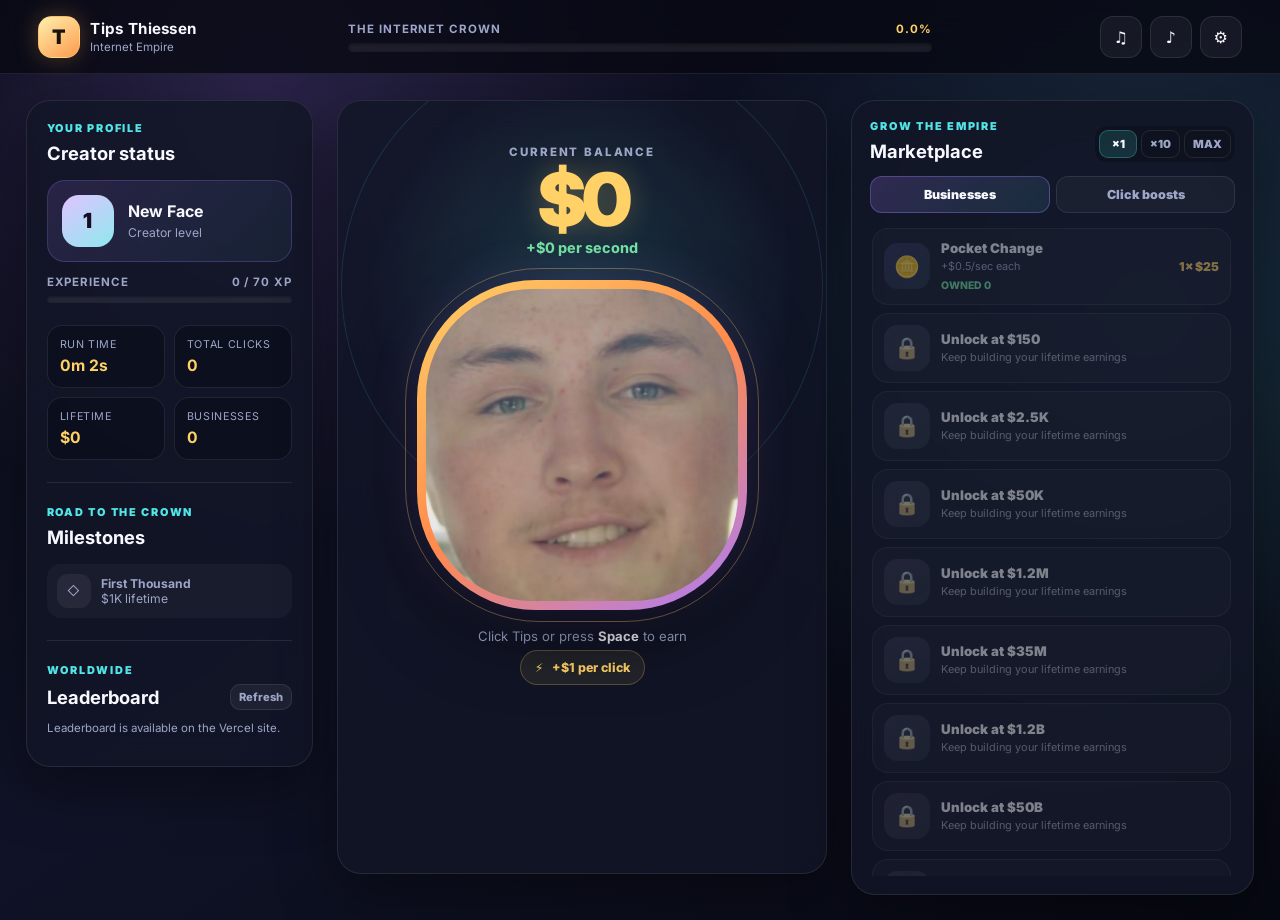
==== commit 47fff1e5: "Add a Vercel-hosted nickname leaderboard. Players can set a display name and see ranked crown progre" ====
--- a/index.html
+++ b/index.html
@@ -85,6 +85,15 @@
       <p class="eyebrow">Road to the crown</p>
       <h2>Milestones</h2>
       <ul class="milestone-list" id="milestones"></ul>
+
+      <div class="section-divider"></div>
+      <p class="eyebrow">Worldwide</p>
+      <div class="leaderboard-heading">
+        <h2>Leaderboard</h2>
+        <button class="small-button" id="refreshLeaderboard" type="button">Refresh</button>
+      </div>
+      <p class="leaderboard-status" id="leaderboardStatus">Set a nickname in settings to join.</p>
+      <ol class="leaderboard-list" id="leaderboardList"></ol>
     </aside>
 
     <section class="panel click-stage" aria-labelledby="stageTitle">
@@ -127,6 +136,10 @@
   <section class="settings-popover" id="settingsPanel" role="dialog" aria-label="Game settings" hidden>
     <p class="eyebrow">Preferences</p>
     <h2>Settings</h2>
+    <label class="setting-row name-row">
+      <span>Name</span>
+      <input id="playerName" type="text" maxlength="20" placeholder="Your nickname" autocomplete="nickname">
+    </label>
     <label class="setting-row">
       <span>Music</span>
       <input id="musicVolume" type="range" min="0" max="100" value="28">
--- a/styles.css
+++ b/styles.css
@@ -364,6 +364,97 @@
   background: var(--green);
 }
 
+.leaderboard-heading {
+  display: flex;
+  justify-content: space-between;
+  gap: 8px;
+  align-items: center;
+  margin-bottom: 10px;
+}
+
+.leaderboard-heading h2 {
+  margin-bottom: 0;
+}
+
+.leaderboard-heading .small-button {
+  min-width: auto;
+  padding: 5px 8px;
+}
+
+.leaderboard-status {
+  margin: 0 0 10px;
+  color: var(--muted);
+  font-size: 0.72rem;
+  line-height: 1.4;
+}
+
+.leaderboard-list {
+  display: grid;
+  gap: 7px;
+  margin: 0;
+  padding: 0;
+  list-style: none;
+}
+
+.leaderboard-row {
+  display: grid;
+  grid-template-columns: 28px minmax(0, 1fr) auto;
+  gap: 8px;
+  align-items: center;
+  padding: 8px 10px;
+  border-radius: 12px;
+  background: rgba(255, 255, 255, 0.035);
+}
+
+.leaderboard-row.you {
+  border: 1px solid rgba(255, 209, 102, 0.28);
+  background: rgba(255, 209, 102, 0.08);
+}
+
+.leaderboard-place {
+  color: var(--gold);
+  font-size: 0.78rem;
+  font-weight: 900;
+}
+
+.leaderboard-copy {
+  min-width: 0;
+}
+
+.leaderboard-copy strong,
+.leaderboard-copy small {
+  display: block;
+  overflow: hidden;
+  text-overflow: ellipsis;
+  white-space: nowrap;
+}
+
+.leaderboard-copy small {
+  margin-top: 2px;
+  color: var(--muted);
+  font-size: 0.65rem;
+}
+
+.leaderboard-score {
+  color: var(--cyan);
+  font-size: 0.68rem;
+  font-weight: 800;
+  text-align: right;
+}
+
+.name-row {
+  grid-template-columns: 78px 1fr;
+}
+
+.name-row input[type="text"] {
+  width: 100%;
+  padding: 7px 9px;
+  border: 1px solid var(--border);
+  border-radius: 10px;
+  color: var(--text);
+  background: rgba(0, 0, 0, 0.28);
+}
+
 .click-stage {
   position: sticky;
   top: 98px;
